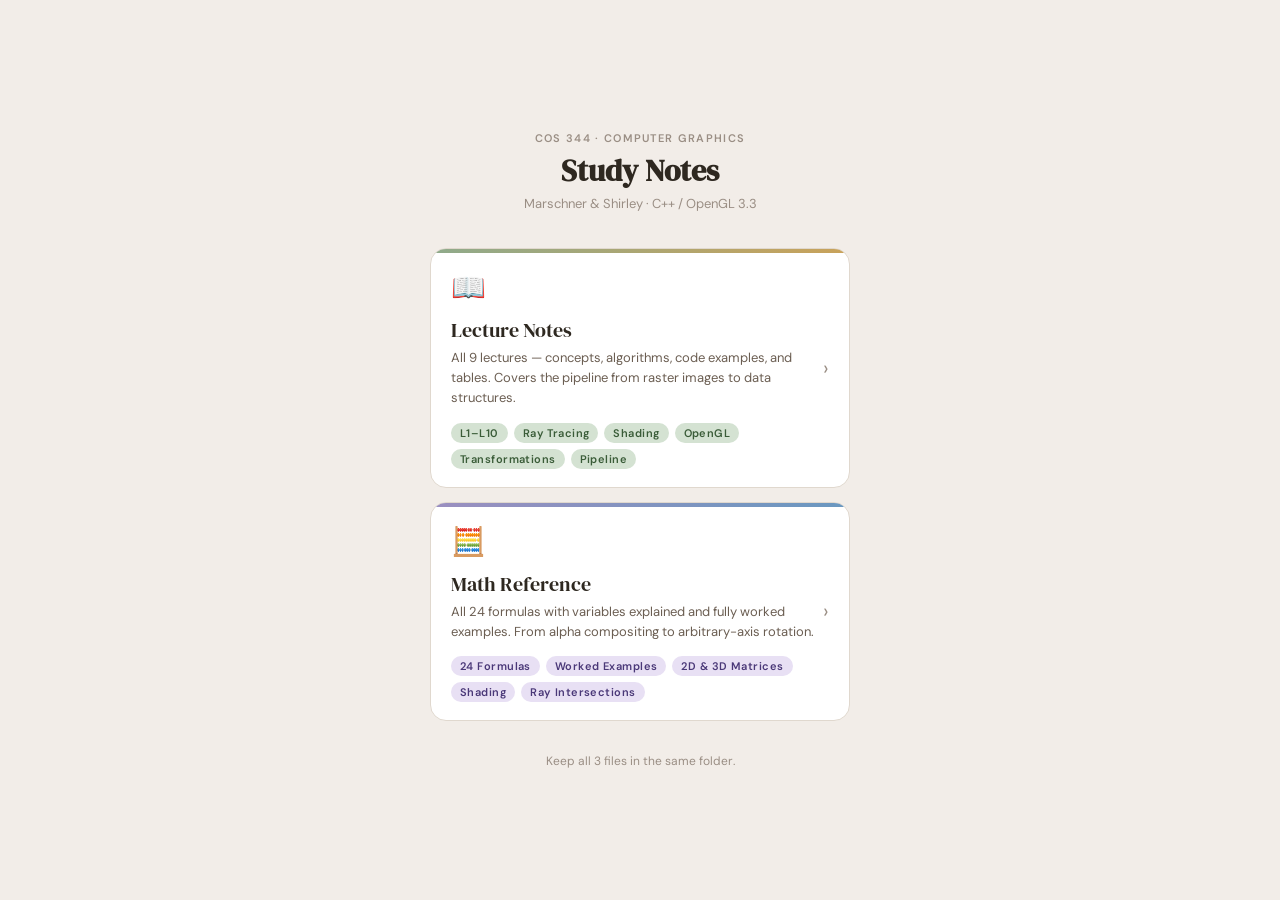
==== index.html @ 2aee7f4b "Notes added" ====
<!DOCTYPE html>
<html lang="en">
<head>
<meta charset="UTF-8">
<meta name="viewport" content="width=device-width, initial-scale=1.0, maximum-scale=1.0">
<title>COS 344 — Study Notes</title>
<link href="https://fonts.googleapis.com/css2?family=DM+Serif+Display&family=DM+Sans:wght@300;400;500;600&display=swap" rel="stylesheet">
<style>
  :root {
    --bg: #f2ede8;
    --card: #ffffff;
    --border: #e0d8ce;
    --text: #2e2820;
    --text-2: #6b5e52;
    --text-3: #9a8e84;
  }

  * { box-sizing: border-box; margin: 0; padding: 0; }

  body {
    background: var(--bg);
    font-family: 'DM Sans', sans-serif;
    min-height: 100vh;
    display: flex;
    flex-direction: column;
    align-items: center;
    justify-content: center;
    padding: 32px 20px;
  }

  .eyebrow {
    font-size: 11px;
    font-weight: 600;
    letter-spacing: .12em;
    text-transform: uppercase;
    color: var(--text-3);
    margin-bottom: 8px;
    text-align: center;
  }

  h1 {
    font-family: 'DM Serif Display', serif;
    font-size: 30px;
    color: var(--text);
    text-align: center;
    margin-bottom: 6px;
    line-height: 1.2;
  }

  .subtitle {
    font-size: 13px;
    color: var(--text-3);
    text-align: center;
    margin-bottom: 36px;
  }

  .cards {
    display: flex;
    flex-direction: column;
    gap: 14px;
    width: 100%;
    max-width: 420px;
  }

  a.card {
    display: block;
    text-decoration: none;
    background: var(--card);
    border: 1.5px solid var(--border);
    border-radius: 16px;
    padding: 20px 20px 18px;
    transition: transform .15s, box-shadow .15s;
    position: relative;
    overflow: hidden;
  }

  a.card:active {
    transform: scale(0.98);
    box-shadow: 0 2px 8px rgba(0,0,0,.1);
  }

  .card-accent {
    position: absolute;
    top: 0; left: 0; right: 0;
    height: 4px;
    border-radius: 16px 16px 0 0;
  }

  .card-notes .card-accent { background: linear-gradient(90deg, #8faa8b, #c9a25a); }
  .card-math  .card-accent { background: linear-gradient(90deg, #9b8fc0, #6a98c0); }

  .card-icon {
    font-size: 28px;
    margin-bottom: 10px;
    display: block;
  }

  .card-title {
    font-family: 'DM Serif Display', serif;
    font-size: 20px;
    color: var(--text);
    margin-bottom: 4px;
  }

  .card-desc {
    font-size: 13px;
    color: var(--text-2);
    line-height: 1.55;
    margin-bottom: 14px;
  }

  .card-tags {
    display: flex;
    flex-wrap: wrap;
    gap: 6px;
  }

  .tag {
    font-size: 11px;
    font-weight: 600;
    padding: 3px 9px;
    border-radius: 20px;
    letter-spacing: .04em;
  }

  .card-notes .tag { background: #d4e2d2; color: #3a5c38; }
  .card-math  .tag { background: #e8e0f4; color: #4a3878; }

  .card-arrow {
    position: absolute;
    right: 20px;
    top: 50%;
    transform: translateY(-50%);
    font-size: 20px;
    color: var(--text-3);
  }

  .footer {
    margin-top: 32px;
    font-size: 12px;
    color: var(--text-3);
    text-align: center;
  }
</style>
</head>
<body>

  <div class="eyebrow">COS 344 · Computer Graphics</div>
  <h1>Study Notes</h1>
  <p class="subtitle">Marschner &amp; Shirley · C++ / OpenGL 3.3</p>

  <div class="cards">

    <a class="card card-notes" href="notes/cos344_lecture_notes.html">
      <div class="card-accent"></div>
      <span class="card-icon">📖</span>
      <div class="card-title">Lecture Notes</div>
      <div class="card-desc">All 9 lectures — concepts, algorithms, code examples, and tables. Covers the pipeline from raster images to data structures.</div>
      <div class="card-tags">
        <span class="tag">L1–L10</span>
        <span class="tag">Ray Tracing</span>
        <span class="tag">Shading</span>
        <span class="tag">OpenGL</span>
        <span class="tag">Transformations</span>
        <span class="tag">Pipeline</span>
      </div>
      <span class="card-arrow">›</span>
    </a>

    <a class="card card-math" href="notes/cos344_math_reference.html">
      <div class="card-accent"></div>
      <span class="card-icon">🧮</span>
      <div class="card-title">Math Reference</div>
      <div class="card-desc">All 24 formulas with variables explained and fully worked examples. From alpha compositing to arbitrary-axis rotation.</div>
      <div class="card-tags">
        <span class="tag">24 Formulas</span>
        <span class="tag">Worked Examples</span>
        <span class="tag">2D &amp; 3D Matrices</span>
        <span class="tag">Shading</span>
        <span class="tag">Ray Intersections</span>
      </div>
      <span class="card-arrow">›</span>
    </a>

  </div>

  <p class="footer">Keep all 3 files in the same folder.</p>

</body>
</html>
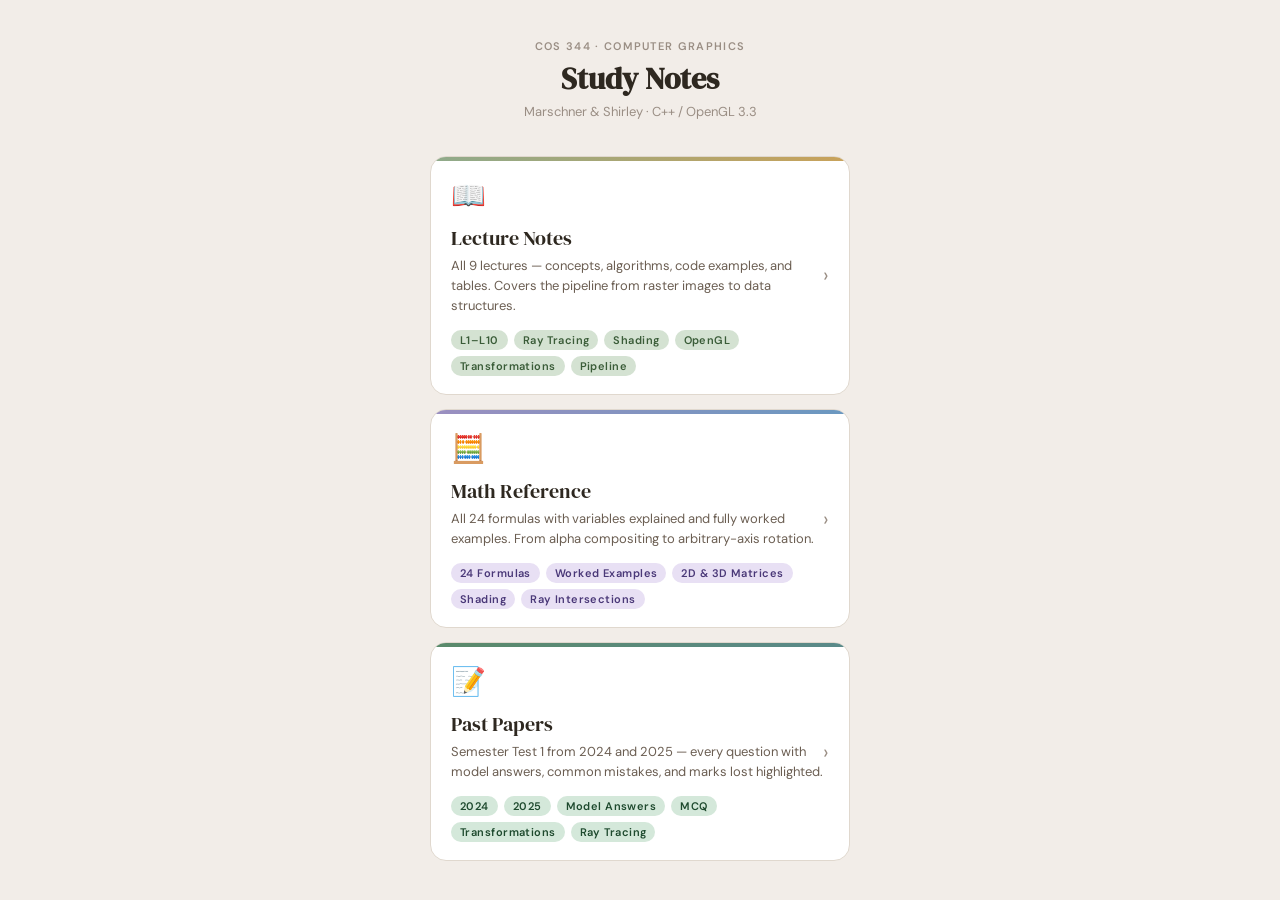
==== commit 98fc7357: "Add Past Papers page and UI card Introduce a new past-papers resource and link from the homepage: ad" ====
--- a/index.html
+++ b/index.html
@@ -86,8 +86,9 @@
     border-radius: 16px 16px 0 0;
   }
 
-  .card-notes .card-accent { background: linear-gradient(90deg, #8faa8b, #c9a25a); }
-  .card-math  .card-accent { background: linear-gradient(90deg, #9b8fc0, #6a98c0); }
+  .card-notes  .card-accent { background: linear-gradient(90deg, #8faa8b, #c9a25a); }
+  .card-math   .card-accent { background: linear-gradient(90deg, #9b8fc0, #6a98c0); }
+  .card-papers .card-accent { background: linear-gradient(90deg, #5a8a6a, #5a8a8a); }
 
   .card-icon {
     font-size: 28px;
@@ -123,8 +124,9 @@
     letter-spacing: .04em;
   }
 
-  .card-notes .tag { background: #d4e2d2; color: #3a5c38; }
-  .card-math  .tag { background: #e8e0f4; color: #4a3878; }
+  .card-notes  .tag { background: #d4e2d2; color: #3a5c38; }
+  .card-math   .tag { background: #e8e0f4; color: #4a3878; }
+  .card-papers .tag { background: #d4e8da; color: #1e4a2e; }
 
   .card-arrow {
     position: absolute;
@@ -182,9 +184,24 @@
       <span class="card-arrow">›</span>
     </a>
 
+    <a class="card card-papers" href="cos344_past_papers.html">
+      <div class="card-accent"></div>
+      <span class="card-icon">📝</span>
+      <div class="card-title">Past Papers</div>
+      <div class="card-desc">Semester Test 1 from 2024 and 2025 — every question with model answers, common mistakes, and marks lost highlighted.</div>
+      <div class="card-tags">
+        <span class="tag">2024</span>
+        <span class="tag">2025</span>
+        <span class="tag">Model Answers</span>
+        <span class="tag">MCQ</span>
+        <span class="tag">Transformations</span>
+        <span class="tag">Ray Tracing</span>
+      </div>
+      <span class="card-arrow">›</span>
+    </a>
+
   </div>
 
-  <p class="footer">Keep all 3 files in the same folder.</p>
 
 </body>
-</html>
+</html>
